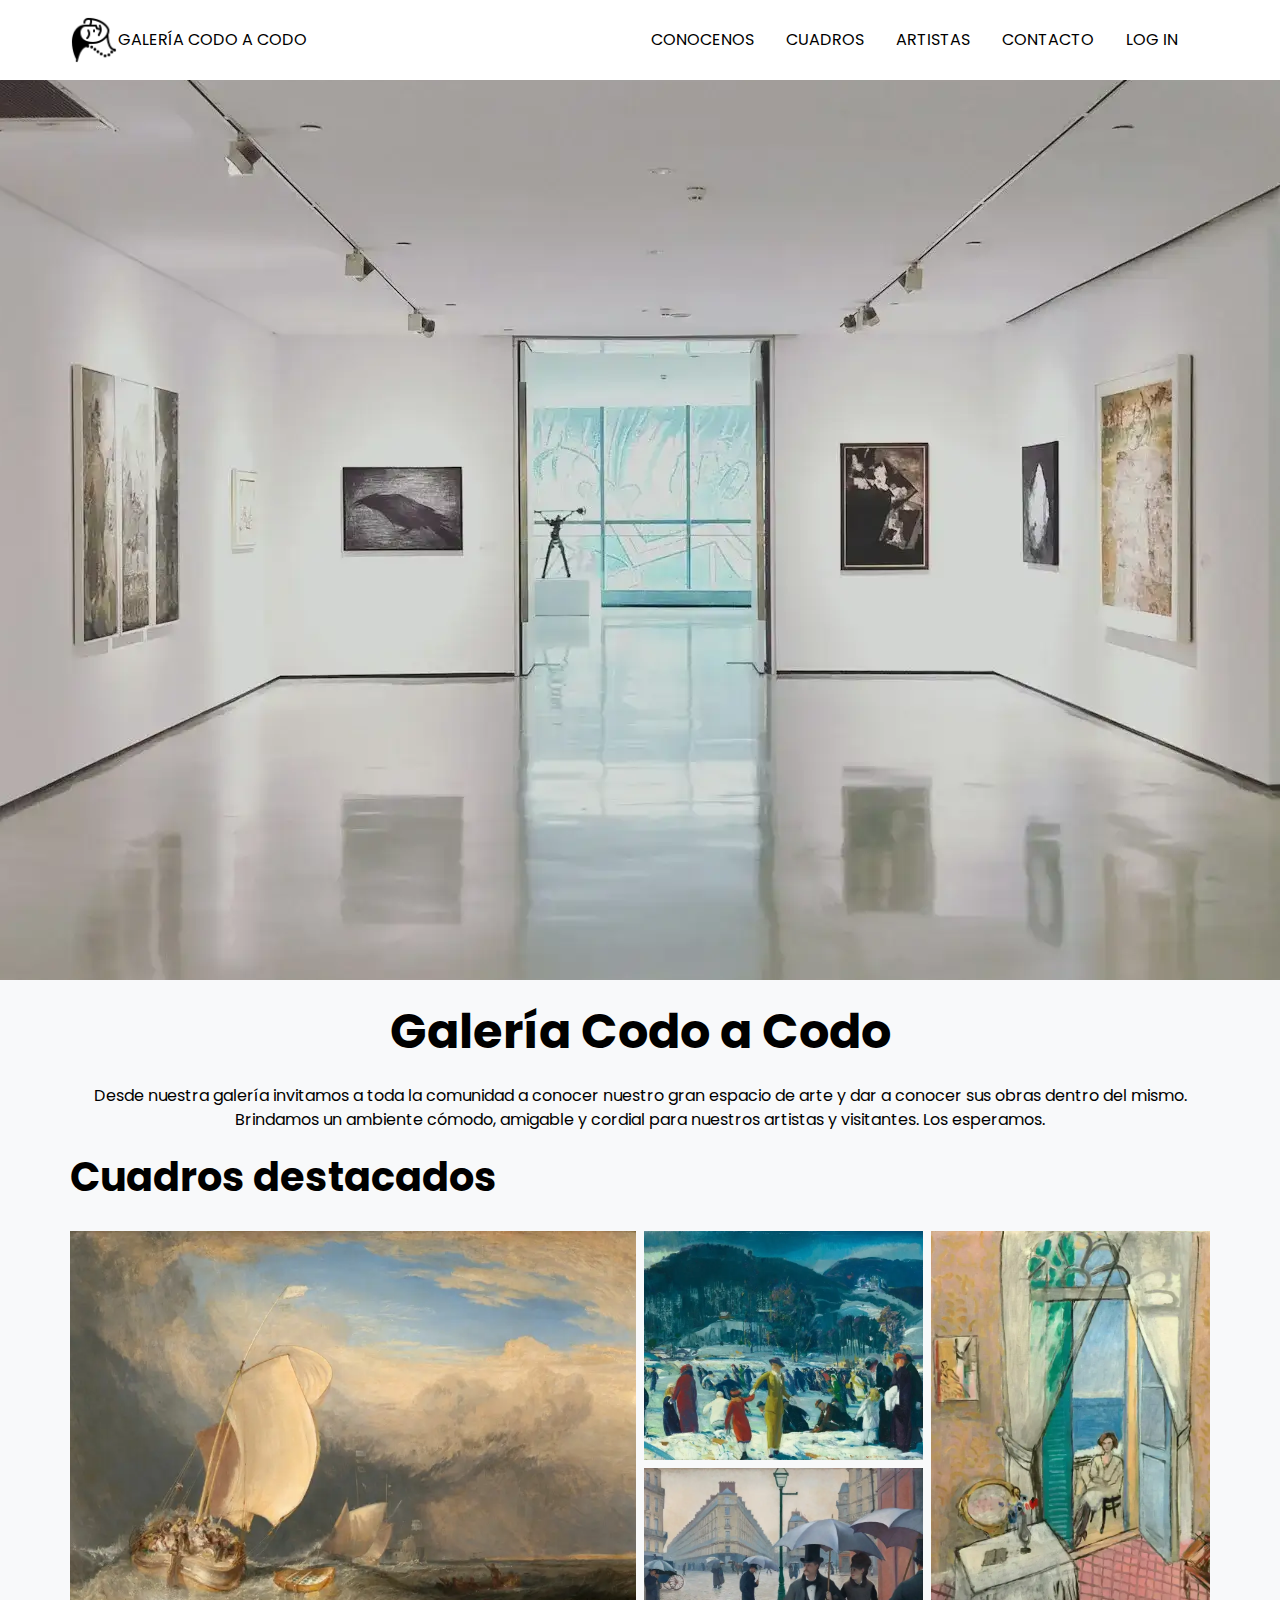
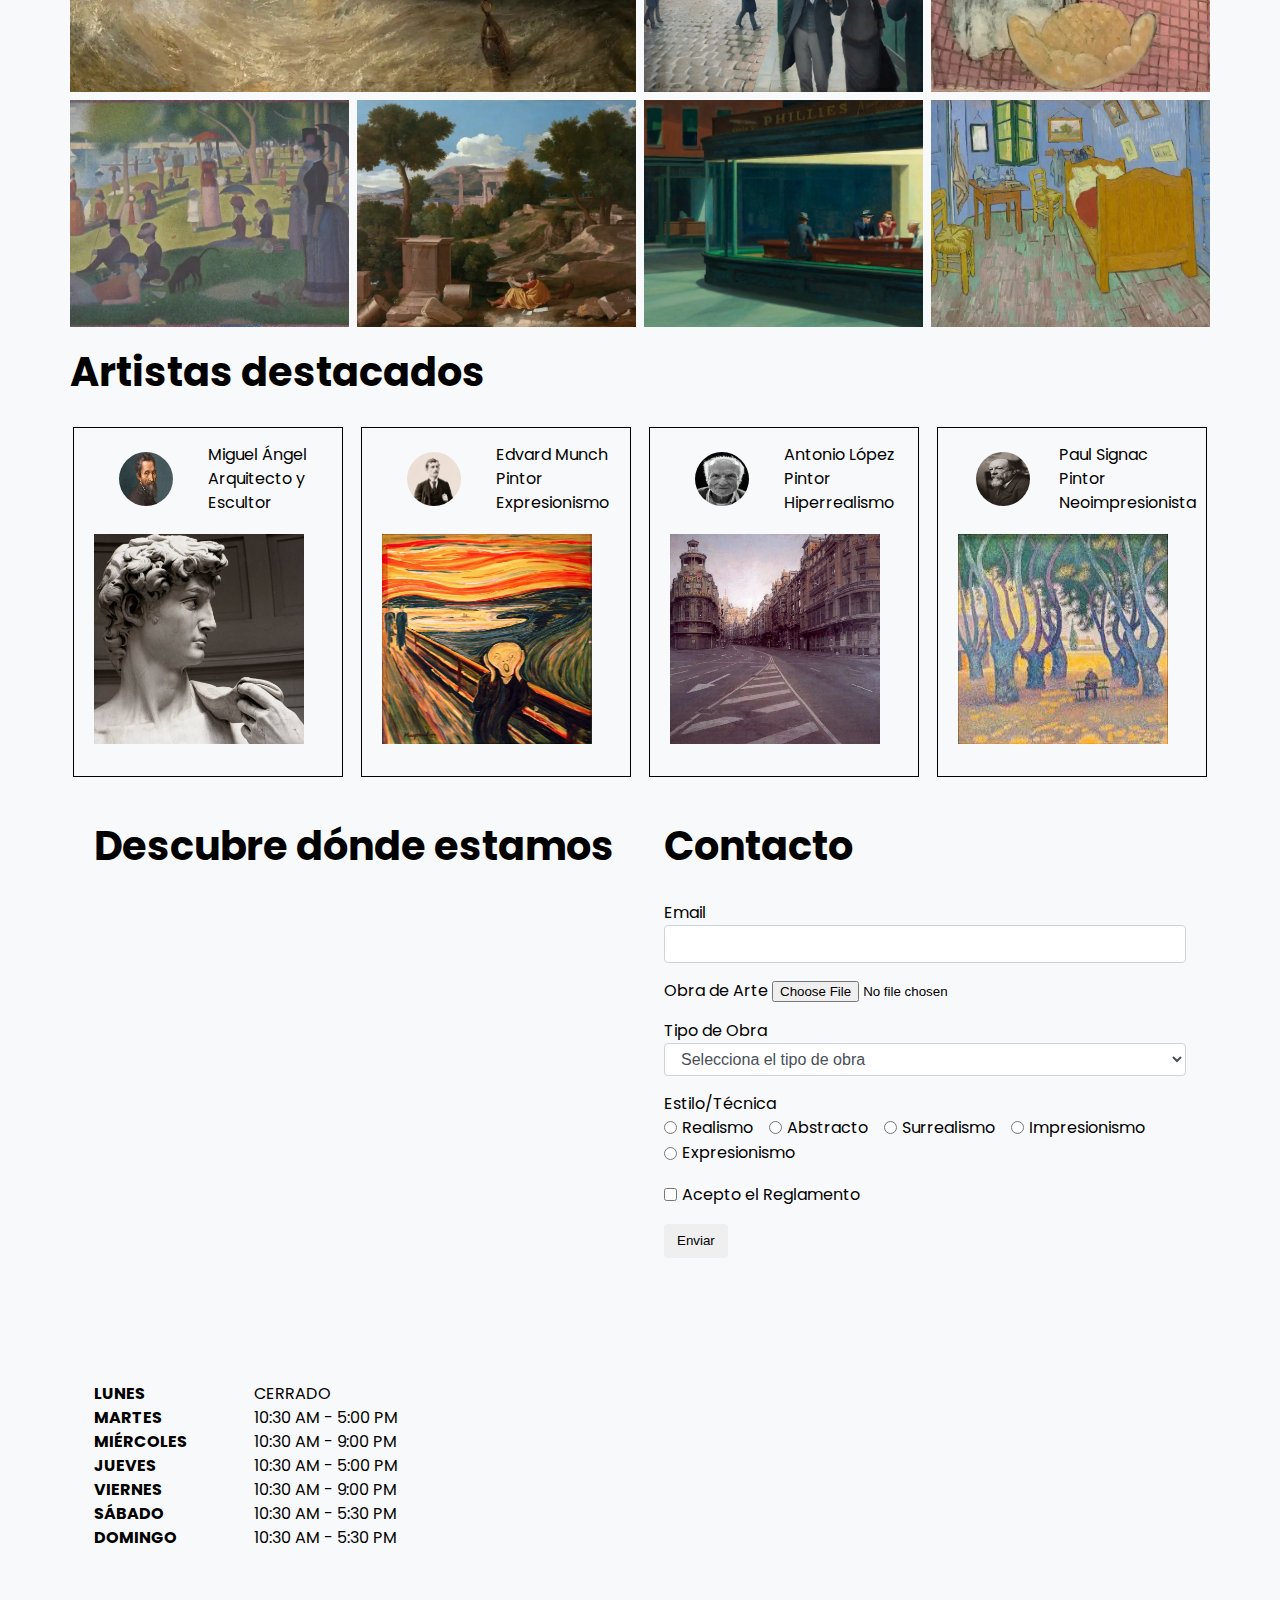
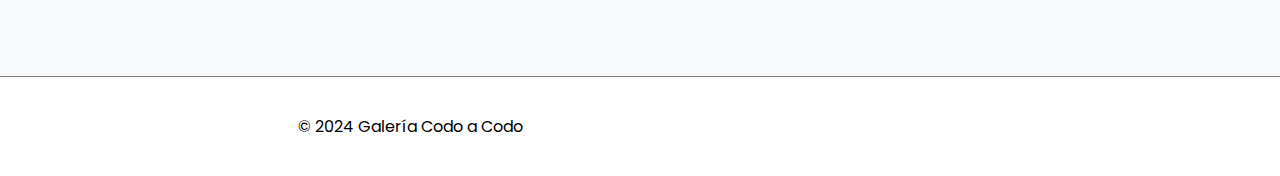
==== index.html @ 28254979 "Se agraga el codigo del front-end con el hipervinculo a la BD y dos paginas a trabajar" ====
<!DOCTYPE html>
<html lang="es">

<head>
  <meta charset="UTF-8" />
  <meta name="viewport" content="width=device-width, initial-scale=1.0" />
  <meta name="description" content="La Galería Virtual de Arte es una plataforma online diseñada para brindar a los usuarios una experiencia inmersiva en el mundo del arte." />
  <meta name="keywords" content="Arte, Galería, Exposición, Pinturas, Codo a Codo, Desarrollo Web, Front-end, HTML, CSS, JavaScript" />
  <link rel="stylesheet" href="static/css/index.css" />
  <link rel="stylesheet" href="https://cdnjs.cloudflare.com/ajax/libs/font-awesome/6.5.2/css/all.min.css"
    integrity="sha512-SnH5WK+bZxgPHs44uWIX+LLJAJ9/2PkPKZ5QiAj6Ta86w+fsb2TkcmfRyVX3pBnMFcV7oQPJkl9QevSCWr3W6A=="
    crossorigin="anonymous" referrerpolicy="no-referrer" />
  <link rel="preconnect" href="https://fonts.googleapis.com" />
  <link rel="preconnect" href="https://fonts.gstatic.com" crossorigin />
  <link
    href="https://fonts.googleapis.com/css2?family=Poppins:ital,wght@0,100;0,200;0,300;0,400;0,500;0,600;0,700;0,800;0,900;1,100;1,200;1,300;1,400;1,500;1,600;1,700;1,800;1,900&display=swap"
    rel="stylesheet" />
  <link rel="icon" type="image/x-icon" href="/static/img/favicon-16.ico" sizes="16x16" />
  <link rel="icon" type="image/x-icon" href="/static/img/favicon-32.ico" sizes="32x32" />
  <link rel="icon" type="image/x-icon" href="/static/img/favicon-96.ico" sizes="96x96" />
  <title>Galería Codo a Codo</title>
</head>

<body>

  <!-- Encabezado -->
  <header class="main-header">
    <div class="container">
      <div class="logo-container">
        <img src="/static/img/logo.png" alt="galeriacodoacodo.com" />
        <span>Galería Codo a Codo</span>
      </div>
  
      <nav class="nav-links">
        <ul>
          <li><a href="#s1">Conocenos</a></li>
          <li><a href="#s2">Cuadros</a></li>
          <li><a href="#s3">Artistas</a></li>
          <li><a href="#s4">Contacto</a></li>
          <!--Hipervincula a la base de datos: TIF-->
          <li><a href="/templates/ingreso_base_de_datos.html">Log in</a></li>  
        </ul>
      </nav>
    </div>
  </header>

  <!-- Contenido -->
  <main class="container">

    <!-- Sección 1 -->
    <section id="s1">
      <div id="img-animada-contain"></div>

      <article>
        <header>
          <h1>Galería Codo a Codo</h1>
        </header>

        <p>
          Desde nuestra galería invitamos a toda la comunidad a conocer nuestro gran espacio de arte y dar a conocer
          sus obras dentro del mismo. Brindamos un ambiente cómodo, amigable y cordial para nuestros artistas y
          visitantes. Los esperamos.
        </p>
      </article>
    </section>

    <!-- Sección 2 -->
    <section id="s2">
      <header class="section-header">
        <h2>Cuadros destacados</h2>
      </header>

      <div>
        <figure>
          <img src="/static/img/gallery/gallery-picture-1.webp"
            alt="Fishing Boats with Hucksters Bargaining for Fish de Joseph Mallord William Turner"
            title="Joseph Mallord William Turner, Fishing Boats with Hucksters Bargaining for Fish" />
          <figcaption>
            <span>Joseph Mallord William Turner</span> <!-- Nombre del artista -->
            <h3>Fishing Boats with Hucksters Bargaining for Fish</h3> <!-- Nombre del cuadro -->
          </figcaption>
        </figure>
        <figure>
          <img src="static/img/gallery/gallery-picture-2.webp" alt="Love of Winter de George Wesley Bellows"
            title="George Wesley Bellows, Love of Winter" />
          <figcaption>
            <span>George Wesley Bellows</span> <!-- Nombre del artista -->
            <h3>Love of Winter</h3> <!-- Nombre del cuadro -->
          </figcaption>
        </figure>
        <figure>
          <img src="static/img/gallery/gallery-picture-3.webp" alt="Interior at Nice de Henri Matisse"
            title="Henri Matisse, Interior at Nice" />
          <figcaption>
            <span>Henri Matisse</span> <!-- Nombre del artista -->
            <h3>Interior at Nice</h3> <!-- Nombre del cuadro -->
          </figcaption>
        </figure>
        <figure>
          <img src="static/img/gallery/gallery-picture-4.webp" alt="Paris Street, Rainy Day de Gustave Caillebotte"
            title="Gustave Caillebotte; Paris Street, Rainy Day" />
          <figcaption>
            <span>Gustave Caillebotte </span> <!-- Nombre del artista -->
            <h3>Paris Street, Rainy Day</h3> <!-- Nombre del cuadro -->
          </figcaption>
        </figure>
        <figure>
          <img src="static/img/gallery/gallery-picture-5.webp" alt="A Sunday on La Grande Jatte de Georges Seurat"
            title="Georges Seurat, A Sunday on La Grande Jatte" />
          <figcaption>
            <span>Georges Seurat</span> <!-- Nombre del artista -->
            <h3>A Sunday on La Grande Jatte</h3> <!-- Nombre del cuadro -->
          </figcaption>
        </figure>
        <figure>
          <img 
            src="static/img/gallery/gallery-picture-6.webp"
            alt="Landscape with Saint John on Patmos de Nicolas Poussin"
            title="Nicolas Poussin, Landscape with Saint John on Patmos"
          />
          <figcaption>
            <span>Nicolas Poussin</span> <!-- Nombre del artista -->
            <h3>Landscape with Saint John on Patmos</h3> <!-- Nombre del cuadro -->
          </figcaption>
        </figure>
        <figure>
          <img src="static/img/gallery/gallery-picture-7.webp" alt="Nighthawks de Edward Hopper"
            title="Edward Hopper, Nighthawks" />
          <figcaption>
            <span>Edward Hopper</span> <!-- Nombre del artista -->
            <h3>Nighthawks</h3> <!-- Nombre del cuadro -->
          </figcaption>
        </figure>
        <figure>
          <img src="/static/img/gallery/gallery-picture-8.webp" alt="The Bedroom de Vincent van Gogh"
            title="Vincent van Gogh, The Bedroom" />
          <figcaption>
            <span>Vincent van Gogh</span> <!-- Nombre del artista -->
            <h3>The Bedroom</h3> <!-- Nombre del cuadro -->
          </figcaption>
        </figure>
      </div>
    </section>

    <!-- Sección 3 -->
    <section id="s3">

      <header class="section-header">
        <h2>Artistas destacados</h2>
      </header>

      <section class="container-artistas-destacados">
        <article class="container-artista">
          <div class="encabezado-artista">
            <img 
              src="static/img/imgArtista/migelangel.webp"
              alt="Miguel Ángel"
              class="foto-artista"
              loading="lazy"
            /> <!--  foto de artista -->
            <div>
              <p>Miguel Ángel</p> <!-- nombre del artista destacado -->
              <p>Arquitecto y Escultor</p> <!-- descripcion artista -->
            </div>
          </div>
          <div>
            <img 
              src="static/img/imgPinturaArtisDestacado/migelAngel1.webp"
              alt="Pintura Miguel Ángel"
              title="Pintura de Miguel Ángel, Arquitecto y Escultor"
              class="pintura-expo"
              loading="lazy"
            /> <!-- imagen de muestra de obra artistica-->
          </div>
        </article>

        <article class="container-artista">
          <div class="encabezado-artista">
            <img 
              src="static/img/imgArtista/edvardMunch.webp"
              alt="Edvard Munch"
              class="foto-artista"
              loading="lazy"
            /> <!--  foto de artista -->
            <div>
              <p>Edvard Munch</p> <!-- nombre del artista destacado -->
              <p>Pintor Expresionismo</p> <!-- descripcion artista -->
            </div>
          </div>
          <div>
            <img 
              src="static/img/imgPinturaArtisDestacado/EdvarMuch.webp"
              alt="Pintura Edvard Munch"
              title="Pintura de Edvard Munch, Pintor Expresionismo"
              class="pintura-expo"
              loading="lazy"
            /> <!-- imagen de muestra de obra artistica-->
          </div>
        </article>

        <article class="container-artista">
          <div class="encabezado-artista">
            <img 
              src="static/img/imgArtista/antonioLopez1.webp"
              alt="Antonio López"
              class="foto-artista"
              loading="lazy"
            /> <!--  foto de artista -->
            <div>
              <p>Antonio López</p> <!-- nombre del artista destacado -->
              <p>Pintor Hiperrealismo</p> <!-- descripcion artista -->
            </div>
          </div>
          <div>
            <img 
              src="static/img/imgPinturaArtisDestacado/AntonioLopez.webp"
              alt="Pintura Antonio López"
              title="Pintura de Antonio López, Pintor Hiperrealismo"
              class="pintura-expo"
              loading="lazy"
            /> <!-- imagen de muestra de obra artistica-->
          </div>
        </article>

        <article class="container-artista">
          <div class="encabezado-artista">
            <img 
              src="static/img/imgArtista/paulSignac.webp"
              alt="Paul Signac"
              class="foto-artista"
              loading="lazy"
            /> <!--  foto de artista -->
            <div>
              <p>Paul Signac</p> <!-- nombre del artista destacado -->
              <p>Pintor Neoimpresionista</p> <!-- descripcion artista -->
            </div>
          </div>
          <div>
            <img
              src="static/img/imgPinturaArtisDestacado/pailSignac.webp"
              alt="Pintura Paul Signac"
              title="Pintura de Paul Signac, Pintor Neoimpresionista"
              class="pintura-expo"
              loading="lazy" 
            /> <!-- imagen de muestra de obra artistica-->
          </div>
        </article>
      </section>

    </section>

    <!-- Sección 4 -->
    <section id="s4">

      <!-- Información de la Galería -->
      <article id="s4-info">
        <header class="section-header">
          <h2>Descubre dónde estamos</h2>
        </header>

        <!-- Ubicación -->
        <div id="s4-info-location">
          <iframe
            src="https://www.google.com/maps/embed?pb=!1m18!1m12!1m3!1d420425.4901367846!2d-58.96311932656247!3d-34.58964059999999!2m3!1f0!2f0!3f0!3m2!1i1024!2i768!4f13.1!3m3!1m2!1s0x95bccabadf0a6829%3A0xb1d3b10b9e86cf9f!2sGaler%C3%ADa%20Rubbers!5e0!3m2!1ses-419!2sar!4v1713195007889!5m2!1ses-419!2sar"
            allowfullscreen="" loading="lazy" referrerpolicy="no-referrer-when-downgrade"
            title="Ubicación de Galería Codo a Codo en Google Maps">
          </iframe>
        </div>

        <!-- Horarios -->
        <div id="s4-info-hours">
          <dl>
            <dt>LUNES</dt>
            <dd>CERRADO</dd>

            <dt>MARTES</dt>
            <dd>10:30 AM - 5:00 PM</dd>

            <dt>MIÉRCOLES</dt>
            <dd>10:30 AM - 9:00 PM</dd>

            <dt>JUEVES</dt>
            <dd>10:30 AM - 5:00 PM</dd>

            <dt>VIERNES</dt>
            <dd>10:30 AM - 9:00 PM</dd>

            <dt>SÁBADO</dt>
            <dd>10:30 AM - 5:30 PM</dd>

            <dt>DOMINGO</dt>
            <dd>10:30 AM - 5:30 PM</dd>
          </dl>
        </div>
      </article>

      <!-- Formulario de Contacto -->
      <article id="s4-form">
        <header class="section-header">
          <h2>Contacto</h2>
        </header>

        <form id="contactForm">

          <!-- email -->
          <div class="form-group">
            <label for="correo">Email</label>
            <input type="email" name="correo" id="correo" class="form-control" required />

            <div id="invalid-feedback-email" class="invalid-feedback"></div>
          </div>

          <!-- imagen -->
          <div class="form-group">
            <label for="obraArte">Obra de Arte</label>
            <input type="file" name="obraArte" id="obraArte" accept="image/*" required />

            <div id="invalid-feedback-file" class="invalid-feedback"></div>
          </div>

          <!-- select -->
          <div class="form-group">
            <label for="tipoObra" class="form-label">Tipo de Obra</label>
            <select name="tipoObra" id="tipoObra" class="form-control" required>
              <option value="" disabled selected hidden>Selecciona el tipo de obra</option>
              <option value="Dibujo">Dibujo</option>
              <option value="Pintura">Pintura</option>
              <option value="Grabado">Grabado</option>
              <option value="Escultura">Escultura</option>
              <option value="Fotografía">Fotografía</option>
            </select>

            <div id="invalid-feedback-select" class="invalid-feedback"></div>
          </div>

          <!-- radiobutton -->
          <div class="form-group">
            <div>
              <label>Estilo/Técnica</label>
            </div>

            <div class="form-check-inline">
              <input type="radio" name="estiloTecnica" id="realismo" class="form-check-input" />
              <label for="realismo" class="form-check-label">Realismo</label>
            </div>
            <div class="form-check-inline">
              <input type="radio" name="estiloTecnica" id="abstracto" class="form-check-input" />
              <label for="abstracto" class="form-check-label">Abstracto</label>
            </div>
            <div class="form-check-inline">
              <input type="radio" name="estiloTecnica" id="surrealismo" class="form-check-input" />
              <label for="surrealismo" class="form-check-label">Surrealismo</label>
            </div>
            <div class="form-check-inline">
              <input type="radio" name="estiloTecnica" id="impresionismo" class="form-check-input" />
              <label for="impresionismo" class="form-check-label">Impresionismo</label>
            </div>
            <div class="form-check-inline">
              <input type="radio" name="estiloTecnica" id="expresionismo" class="form-check-input" />
              <label for="expresionismo" class="form-check-label">Expresionismo</label>
            </div>

            <div id="invalid-feedback-radio" class="invalid-feedback"></div>
          </div>

          <!-- checkbox -->
          <div class="form-group">
            <div class="form-check-inline">
              <input type="checkbox" name="aceptoReglamento" id="aceptoReglamento" class="form-check-input" />
              <label for="aceptoReglamento" class="form-check-label">Acepto el Reglamento</label>
            </div>
            <div id="invalid-feedback-check" class="invalid-feedback"></div>
          </div>

          <div>
            <button type="submit" id="submitInput">Enviar</button>
          </div>
        </form>
      </article>
    </section>

  </main>

  <!-- Pie de página -->
  <footer>
    <section class="pie-de-pag"> <!-- informacion de la galeria -->
      <article class="social"> <!-- redes sociales -->
        <div class="social-link">
          <a href="https://www.facebook.com" target="_blank"><i class="fab fa-facebook-f"></i></a>
          <a href="https://www.instagram.com/" target="_blank"><i class="fab fa-instagram"></i></a>
          <a href="https://ar.linkedin.com/" target="_blank"><i class="fab fa-linkedin"></i></a>
          <a href="https://twitter.com/?lang=es" target="_blank"><i class="fa-brands fa-x-twitter"></i></a>
        </div>
      </article>
      <article class="derechos"> <!-- derechos -->
        <p>&copy; 2024 Galería Codo a Codo</p>
      </article>
    </section>
  </footer>

  <!-- Script JS -->
  <script src="static/js/index.js"></script>
</body>

</html>
---- static/css/index.css ----
* {
  margin: 0;
  padding: 0;
  box-sizing: border-box;
}

:root {
  --body-font-size: 16px;
  --line-height: 1.5;
}

body {
  color: #000;
  background-color: #f8f9fa;
  font-size: var(--body-font-size);
  line-height: var(--line-height);
  font-family: "Poppins", sans-serif;
  overflow-x: hidden;
}

h1 {
  font-size: 2.986rem;
}

h2 {
  font-size: 2.488rem;
}

h3 {
  font-size: 2.074rem;
}

h4 {
  font-size: 1.728rem;
}

h5 {
  font-size: 1.44rem;
}

h6 {
  font-size: 1.2rem;
}

p {
  font-size: 1rem;
}

small {
  font-size: 0.833rem;
}

/* Header */
.main-header {
  padding: 1rem;
  background-color: #fff;

  .container {
    display: flex;
    justify-content: space-between;
    align-items: center;
  }

  .logo-container {
    display: flex;
    justify-content: center;
    align-items: center;
    text-transform: uppercase;
    text-wrap: nowrap;

    & img {
      height: 3rem;
    }
  }
}

.nav-links {
  & ul {
    list-style-type: none;
    margin: 0;
    padding: 0;
    display: flex;

    & li {
      margin-right: 2rem;

      & a {
        color: #000;
        text-decoration: none;
        text-transform: uppercase;
      }
    }
  }
}

.section-header {
  margin-bottom: 1.5rem;
}

/* Sección 1 */
#s1 {
  display: flex;
  align-items: center;
  justify-content: center;
  flex-direction: column;
  margin-bottom: 1rem;

  & article {
    & header {
      text-align: center;
      margin: 1rem 0;
    }

    & p {
      text-align: center;
    }
  }
}

#img-animada-contain {
  width: 100vw;
  height: 100vh;
  background-size: contain 100%;
  background-position: center;
  background-repeat: no-repeat;
  background-image: url(../img/art-gallery/art-gallery-1.webp);

  animation-name: galeria-cambio-imagen;
  animation-duration: 20s;
  animation-delay: 3s;
  animation-iteration-count: infinite;
}

@keyframes galeria-cambio-imagen {
  20% {
    background-image: url(../img/art-gallery/art-gallery-1.webp)
  }

  40% {
    background-image: url(../img/art-gallery/art-gallery-2.webp)
  }

  60% {
    background-image: url(../img/art-gallery/art-gallery-3.webp)
  }
}

/* Sección 2 */
#s2 {
  margin-bottom: 1rem;

  & div {
    display: grid;
    grid-template-columns: repeat(4, 1fr);
    gap: 8px;

    & figure {
      position: relative;

      & img {
        width: 100%;
        height: 100%;
        object-fit: cover;
      }

      & figcaption {
        position: absolute;
        bottom: 0;
        left: 0;
        width: 100%;
        padding: .5rem;
        color: #fff;

        & h3 {
          font-size: 1.2rem;
        }
      }
    }
  }
}

/* Sección 4 */
#s4 {
  display: flex;
  flex-direction: row;
  justify-content: center;
}

#s4-info,
#s4-form {
  width: 50%;
  padding: 1.5rem;
}

#s4-info-location {
  margin-bottom: 1.5rem;

  & iframe {
    border: 0;
    width: 100%;
    height: 50vh;
  }
}

#s4-info-hours {
  display: flex;
  flex-direction: row;

  & dt {
    float: left;
    clear: left;
    width: 100px;
    font-weight: bold;
  }

  & dd {
    margin-left: 10rem;
    line-height: 1.5rem;
  }
}

.form-group {
  margin-bottom: 1rem;
}

.form-control {
  width: 100%;
  padding: .375rem .75rem;
  font-size: 1rem;
  line-height: 1.5;
  color: #495057;
  background-color: #fff;
  border: 1px solid #ced4da;
  border-radius: .25rem;
}

.form-check-inline {
  display: inline-flex;
  align-items: center;
  margin-right: .75rem;

  .form-check-input {
    position: static;
    margin-top: 0;
    margin-left: 0;
    margin-right: .3125rem;
  }

  .form-check-label {
    margin-bottom: 0;
  }
}

.invalid-feedback {
  width: 100%;
  margin-top: .25rem;
  font-size: .875rem;
  color: #dc3545;
}

#submitInput {
  cursor: pointer;
  padding: .375rem .75rem;
  line-height: 1.5;
  border: 1px solid transparent;
  border-radius: .25rem;
}

/* Sección 3 */
#s3 {
  margin-bottom: 1rem;
}

.foto-artista {
  width: 70px;
  height: 70px;
  border-radius: 50%;
  padding: 8px;
}

.pintura-expo {
  width: 230px;
  height: 230px;
  padding: 10px;
}

.encabezado-artista {
  display: grid;
  grid-template-columns: repeat(2, 1fr);
  justify-items: center;
  align-items: center;
}

.container-artista {
  display: grid;
  justify-content: center;
  justify-items: start;
  align-items: center;
  border: 1px solid black;
  width: 270px;
  height: 350px;
  padding: 10px;
}

.container-artistas-destacados {
  display: grid;
  grid-template-columns: repeat(4, 1fr);
  gap: 1%;
  justify-items: center;
}

.container-artistas-destacados>article {
  transition: transform .5s;
  object-fit: cover;
  transition-duration: .5s;
}

.container-artistas-destacados>article:hover {
  transform: scale(1.1);
}

/* footer */
footer {
  background-color: #fff;
}

.pie-de-pag {
  height: 100px;
  display: flex;
  flex-wrap: wrap;
  flex-direction: row-reverse;
  justify-content: space-evenly;
  align-items: center;
  margin-top: 8%;
  padding: 10px;
  border-top: 1px solid gray;
}

.social-link>a {
  height: 40px;
  width: 40px;
  border-radius: 50%;
  text-align: center;
  margin: 0 10 10 0;
  display: inline-block;
  color: black;
  line-height: 40px;
  transition: all .5s ease;
}

.social-link>a:hover {
  background-color: grey;
  color: antiquewhite;
}

/* Media query para dispositivos de escritorio */
@media only screen and (min-width: 1024px) {

  /* Container */
  .container {
    width: 1140px;
    margin-right: auto;
    margin-left: auto;
  }

  /* Sección 2 */
  #s2 {
    & div {
      & figure {
        &:first-child {
          grid-row: span 2;
          grid-column: span 2;
        }

        &:nth-child(3) {
          grid-row: span 2;
        }

        & figcaption {
          visibility: hidden;
          transition: background-color 0.3s ease-out;
        }

        &:hover figcaption {
          visibility: visible;
          background-color: rgba(0, 0, 0, 0.6);
        }
      }
    }
  }

}

/* Media query para tabletas */
@media only screen and (max-width: 1023px) and (min-width: 768px) {

  /* Container */
  .container {
    width: 720px;
    margin-right: auto;
    margin-left: auto;
  }

  /* Sección 1 */
  #img-animada-contain {
    height: 50vh;
  }

  /* Sección 2 */
  #s2 {
    & div {
      grid-template-columns: repeat(2, 1fr);
      grid-auto-rows: 50vh;

      & figure {
        & figcaption {
          background-color: rgba(0, 0, 0, 0.6);
        }
      }
    }
  }

  /* Sección 4 */
  #s4 {
    flex-direction: column;
  }

  #s4-info,
  #s4-form {
    width: 100%;
  }

  #s4-info-location {
    & iframe {
      height: 25vh;
    }
  }

  /* Sección 3 */
  .container-artistas-destacados {
    display: grid;
    grid-template-columns: repeat(2, 1fr);
    gap: 2%;
    justify-items: center;
    margin-bottom: 30px;
  }
}

/* Media query para teléfonos móviles */
@media only screen and (max-width: 767px) {

  /* Container */
  .container {
    width: 100%;
    padding-right: 15px;
    padding-left: 15px;
    margin-right: auto;
    margin-left: auto;
  }

  /* Header */
  .main-header {
    .nav-links {
      visibility: hidden;
    }
  }

  /* Sección 1 */
  #img-animada-contain {
    height: 50vh;
  }

  /* Sección 2 */
  #s2 {
    & div {
      grid-template-columns: repeat(1, 1fr);
      grid-auto-rows: 50vh;

      & figure {
        & figcaption {
          background-color: rgba(0, 0, 0, 0.6);
        }
      }
    }
  }

  /* Sección 4 */
  #s4 {
    flex-direction: column;
  }

  #s4-info,
  #s4-form {
    width: 100%;
  }

  #s4-info-location {
    & iframe {
      height: 25vh;
    }
  }

  .container-artistas-destacados {
    display: grid;
    grid-template-columns: repeat(1, 300px);
    gap: 2%;
    justify-content: center;
    padding: 20px;
    margin-bottom: 70px;
  }

  /* footer */
  .pie-de-pag {
    display: flex;
    flex-direction: column;
    align-items: center;
    margin-top: 100px;
    text-align: center;
  }

  .derechos {
    margin-top: 2%;
  }
}
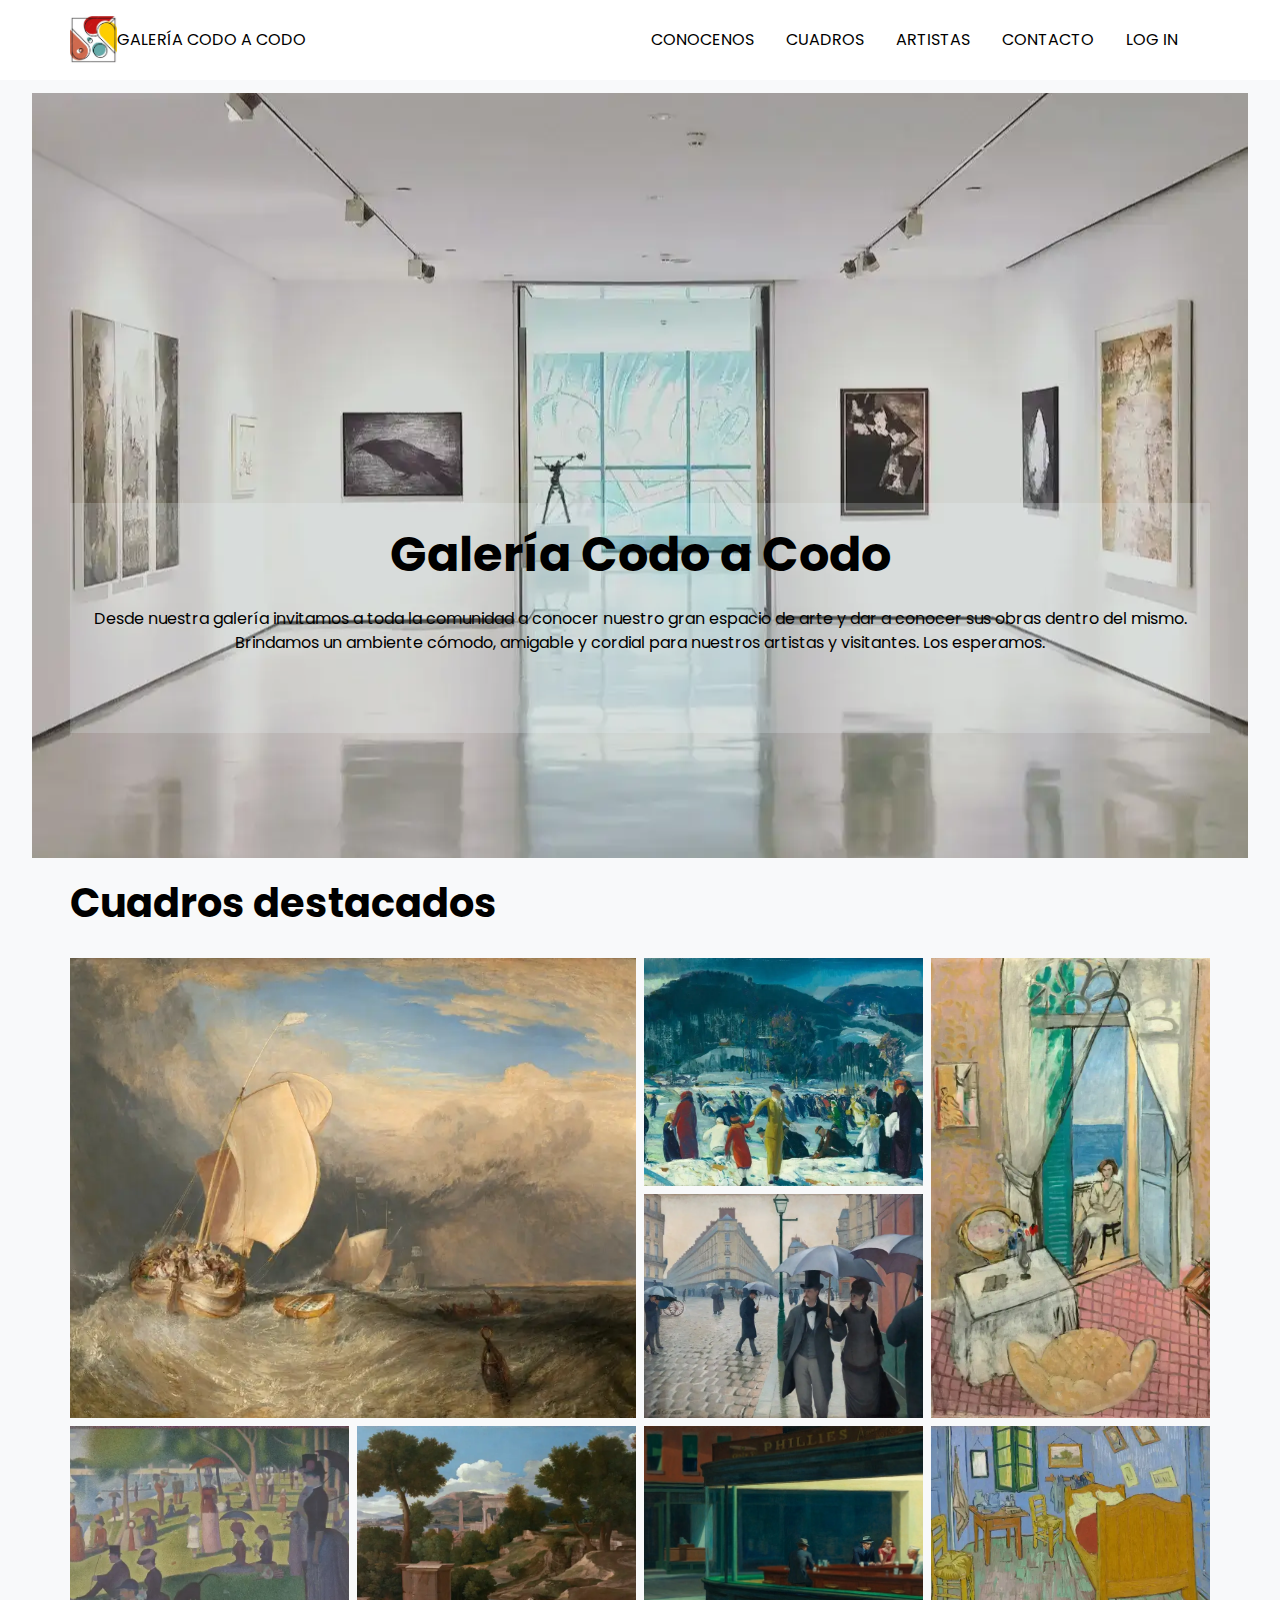
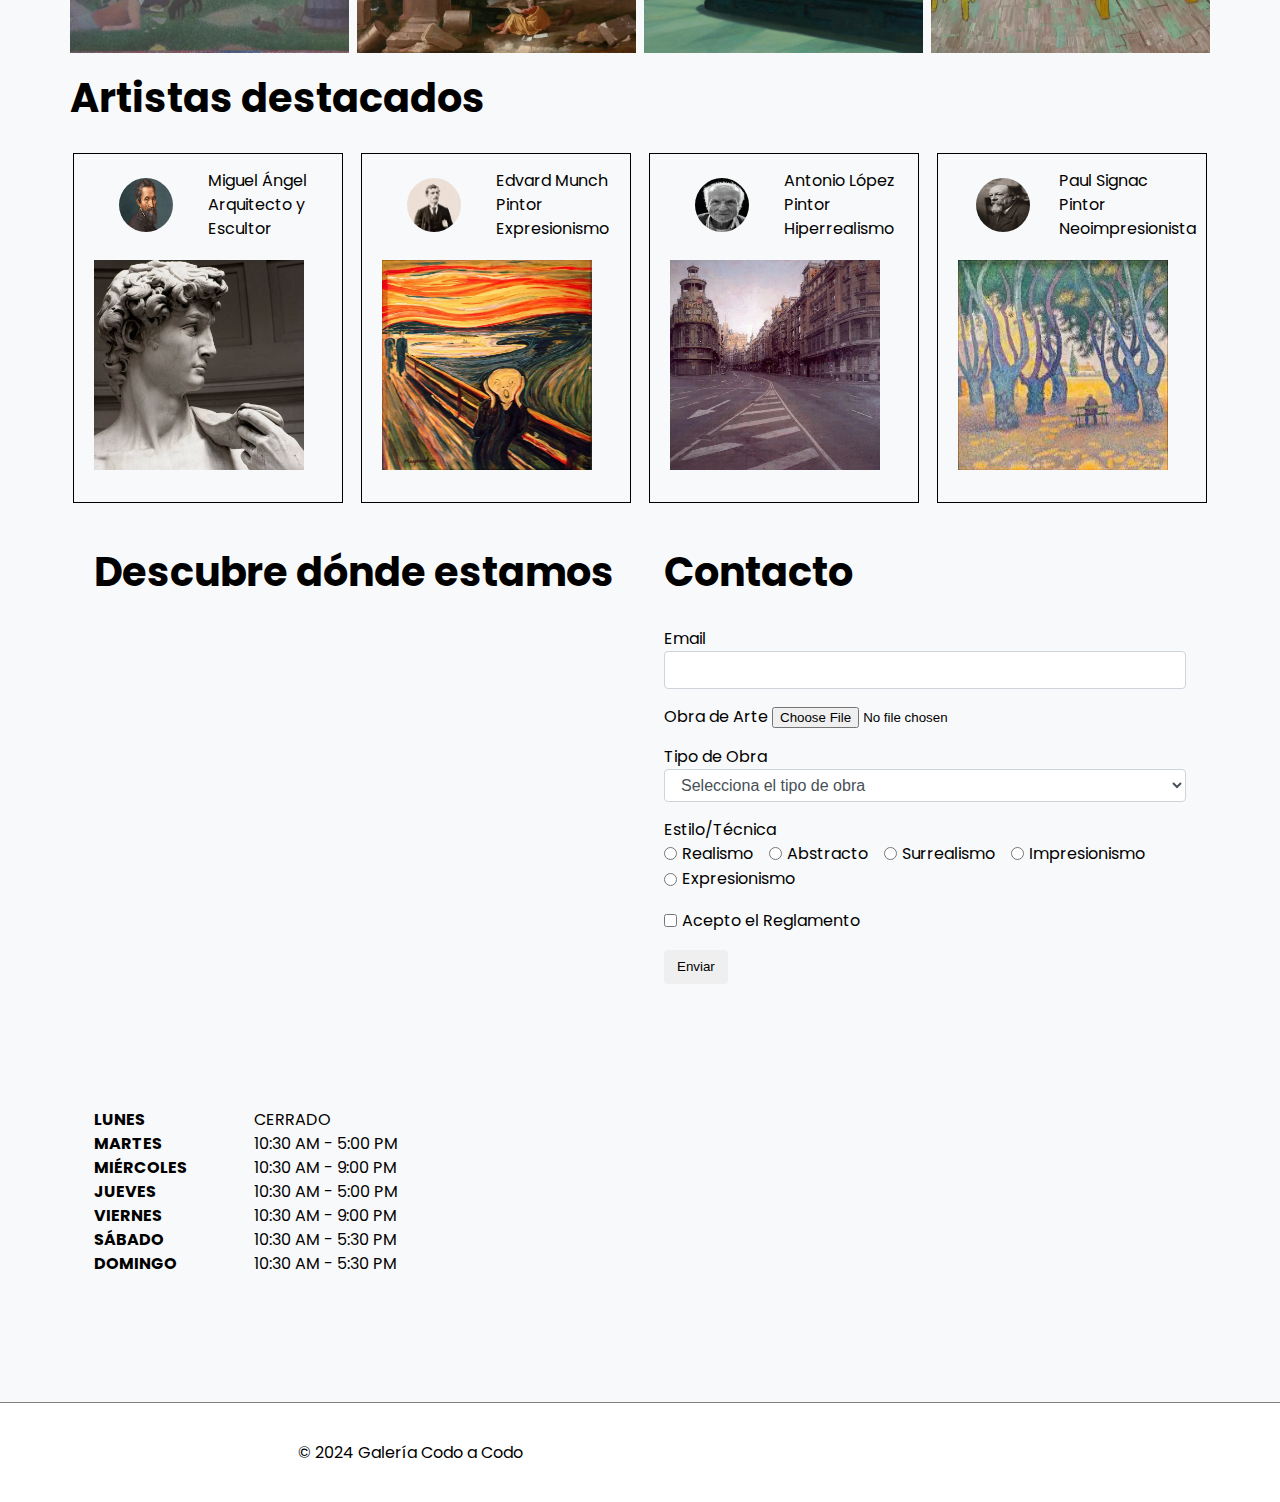
==== commit 19bca516: "cambio logo y index.css" ====
--- a/index.html
+++ b/index.html
@@ -15,9 +15,9 @@
   <link
     href="https://fonts.googleapis.com/css2?family=Poppins:ital,wght@0,100;0,200;0,300;0,400;0,500;0,600;0,700;0,800;0,900;1,100;1,200;1,300;1,400;1,500;1,600;1,700;1,800;1,900&display=swap"
     rel="stylesheet" />
-  <link rel="icon" type="image/x-icon" href="/static/img/favicon-16.ico" sizes="16x16" />
-  <link rel="icon" type="image/x-icon" href="/static/img/favicon-32.ico" sizes="32x32" />
-  <link rel="icon" type="image/x-icon" href="/static/img/favicon-96.ico" sizes="96x96" />
+  <link rel="icon" type="image/x-icon" href="static/img/logo/favicon1-16.ico" sizes="16x16" />
+  <link rel="icon" type="image/x-icon" href="/static/img/logo/favicon2-32.ico" sizes="32x32" />
+  <link rel="icon" type="image/x-icon" href="static/img/logo/favicon3-96.ico" sizes="96x96" />
   <title>Galería Codo a Codo</title>
 </head>
 
@@ -27,7 +27,7 @@
   <header class="main-header">
     <div class="container">
       <div class="logo-container">
-        <img src="/static/img/logo.png" alt="galeriacodoacodo.com" />
+        <img src="/static/img/logo/logo.JPG" alt="galeriacodoacodo.com" />
         <span>Galería Codo a Codo</span>
       </div>
   
@@ -51,7 +51,7 @@
     <section id="s1">
       <div id="img-animada-contain"></div>
 
-      <article>
+      <article class="banner">
         <header>
           <h1>Galería Codo a Codo</h1>
         </header>
--- a/static/css/index.css
+++ b/static/css/index.css
@@ -54,6 +54,7 @@
 .main-header {
   padding: 1rem;
   background-color: #fff;
+  margin-bottom: 1%;
 
   .container {
     display: flex;
@@ -75,6 +76,7 @@
 }
 
 .nav-links {
+  
   & ul {
     list-style-type: none;
     margin: 0;
@@ -88,10 +90,14 @@
         color: #000;
         text-decoration: none;
         text-transform: uppercase;
+        transition: all .1s ease;
       }
     }
   }
 }
+.nav-links ul li a:hover{
+  border-bottom: 3px solid rgb(0, 0, 0, 0.6);
+  }
 
 .section-header {
   margin-bottom: 1.5rem;
@@ -104,6 +110,7 @@
   justify-content: center;
   flex-direction: column;
   margin-bottom: 1rem;
+  position: relative;
 
   & article {
     & header {
@@ -116,10 +123,18 @@
     }
   }
 }
+.banner{
+  position: absolute;
+  z-index: 1;
+  background-color: rgb(240, 248, 255, 0.2);
+  height: 30%;
+  margin-top: 25%;
+  
+}
 
 #img-animada-contain {
-  width: 100vw;
-  height: 100vh;
+  width: 95vw;
+  height: 85vh;
   background-size: contain 100%;
   background-position: center;
   background-repeat: no-repeat;
@@ -143,6 +158,9 @@
   60% {
     background-image: url(../img/art-gallery/art-gallery-3.webp)
   }
+}
+.banner{
+  position: z-index;
 }
 
 /* Sección 2 */
@@ -264,7 +282,10 @@
   line-height: 1.5;
   border: 1px solid transparent;
   border-radius: .25rem;
-}
+  
+}
+#submitInput:hover{
+  border-color: rgb(128, 128, 128, 0.5);}
 
 /* Sección 3 */
 #s3 {
@@ -405,7 +426,11 @@
   #img-animada-contain {
     height: 50vh;
   }
-
+  .banner{
+    border-radius: 2%;
+    height: 40%;
+    margin-top: 35%;
+  }
   /* Sección 2 */
   #s2 {
     & div {
@@ -457,6 +482,20 @@
     margin-right: auto;
     margin-left: auto;
   }
+  h1{
+    font-size: 2rem;
+  }
+  h2{
+    font-size:1.9rem
+  }
+  p{
+    font-size: smaller;
+  }
+  .banner{
+    border-radius: 2%;
+    height: 50%;
+    margin-top: 30%;
+  }
 
   /* Header */
   .main-header {
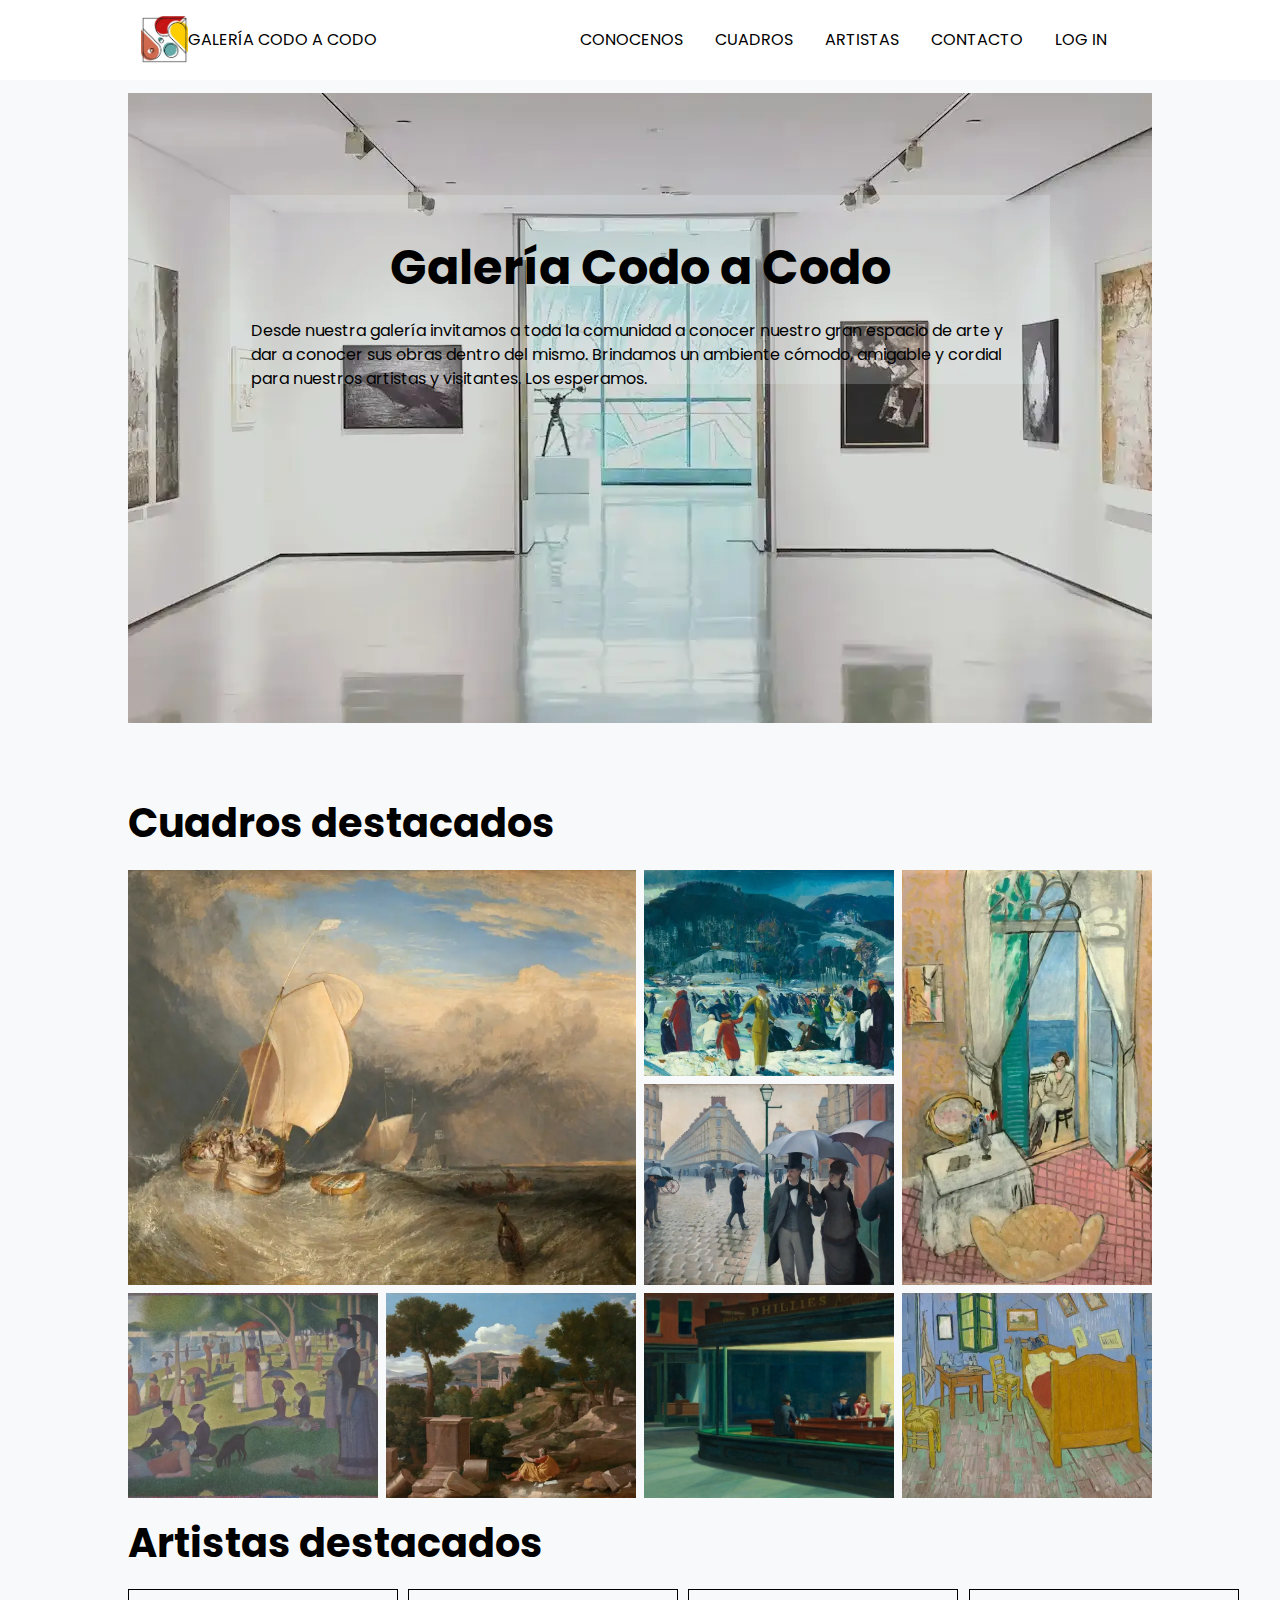
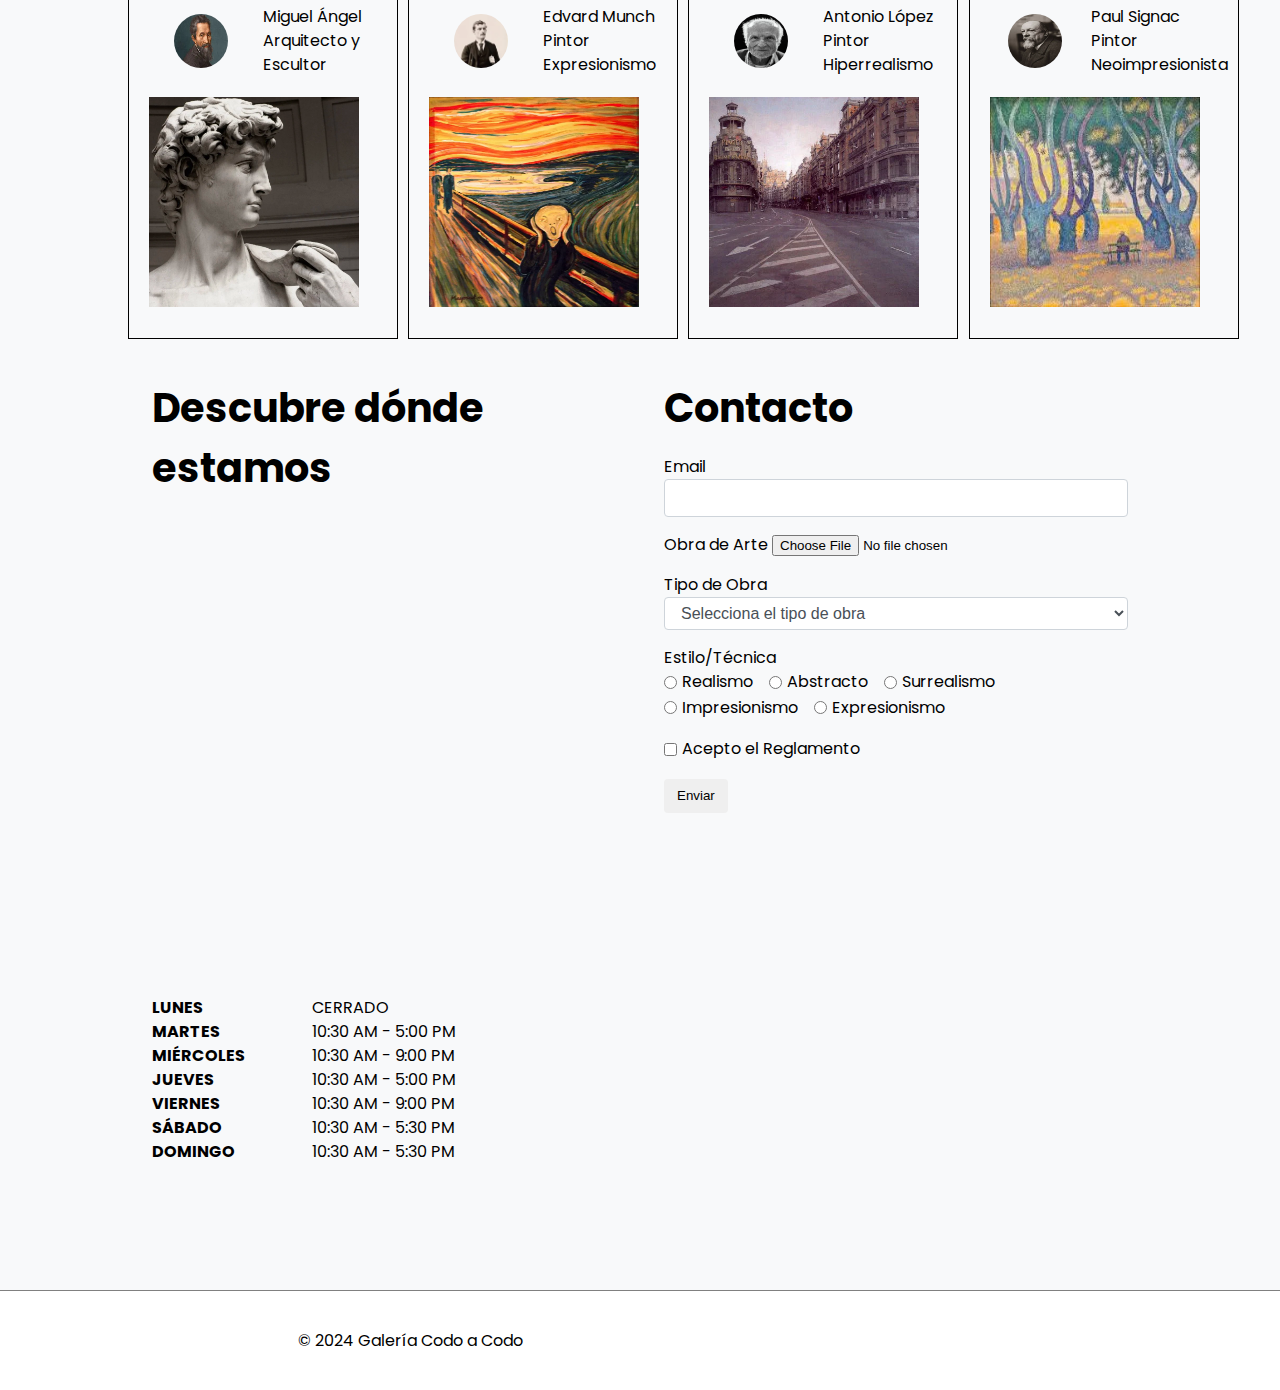
==== commit f9e10024: "cambio banner" ====
--- a/index.html
+++ b/index.html
@@ -27,7 +27,7 @@
   <header class="main-header">
     <div class="container">
       <div class="logo-container">
-        <img src="/static/img/logo/logo.JPG" alt="galeriacodoacodo.com" />
+        <img  class="logo"  src="/static/img/logo/logo.JPG"   alt="galeriacodoacodo.com " />
         <span>Galería Codo a Codo</span>
       </div>
   
@@ -56,11 +56,11 @@
           <h1>Galería Codo a Codo</h1>
         </header>
 
-        <p>
+        <span>
           Desde nuestra galería invitamos a toda la comunidad a conocer nuestro gran espacio de arte y dar a conocer
           sus obras dentro del mismo. Brindamos un ambiente cómodo, amigable y cordial para nuestros artistas y
           visitantes. Los esperamos.
-        </p>
+        </span>
       </article>
     </section>
 
--- a/static/css/index.css
+++ b/static/css/index.css
@@ -60,6 +60,7 @@
     display: flex;
     justify-content: space-between;
     align-items: center;
+  
   }
 
   .logo-container {
@@ -100,17 +101,18 @@
   }
 
 .section-header {
-  margin-bottom: 1.5rem;
+  margin-bottom: 1rem;
 }
 
 /* Sección 1 */
 #s1 {
   display: flex;
   align-items: center;
-  justify-content: center;
+  justify-content: flex-start;
   flex-direction: column;
   margin-bottom: 1rem;
   position: relative;
+
 
   & article {
     & header {
@@ -128,13 +130,14 @@
   z-index: 1;
   background-color: rgb(240, 248, 255, 0.2);
   height: 30%;
-  margin-top: 25%;
+  margin-top: 10%;
+  padding:2%;
   
 }
 
 #img-animada-contain {
-  width: 95vw;
-  height: 85vh;
+ width: 80vw;
+  height: 80vh; /* 85vh */
   background-size: contain 100%;
   background-position: center;
   background-repeat: no-repeat;
@@ -159,13 +162,12 @@
     background-image: url(../img/art-gallery/art-gallery-3.webp)
   }
 }
-.banner{
-  position: z-index;
-}
+
 
 /* Sección 2 */
 #s2 {
   margin-bottom: 1rem;
+  margin-top: 7%;
 
   & div {
     display: grid;
@@ -375,13 +377,21 @@
 }
 
 /* Media query para dispositivos de escritorio */
-@media only screen and (min-width: 1024px) {
+@media only screen and (min-width: 1022px) {
 
   /* Container */
   .container {
-    width: 1140px;
+   width: 80%;
     margin-right: auto;
     margin-left: auto;
+  }
+  
+  .banner{
+    width: 80%;
+   
+  }
+  #img-animada-contain {
+    height: 70vh;
   }
 
   /* Sección 2 */
@@ -413,7 +423,7 @@
 }
 
 /* Media query para tabletas */
-@media only screen and (max-width: 1023px) and (min-width: 768px) {
+@media only screen and (max-width: 1021px) and (min-width: 768px) {
 
   /* Container */
   .container {
@@ -424,12 +434,15 @@
 
   /* Sección 1 */
   #img-animada-contain {
-    height: 50vh;
+    height: 40vh;
   }
   .banner{
-    border-radius: 2%;
+
     height: 40%;
-    margin-top: 35%;
+   
+    width: auto;
+    padding: 10%;
+    overflow: auto;
   }
   /* Sección 2 */
   #s2 {
@@ -477,10 +490,19 @@
   /* Container */
   .container {
     width: 100%;
+    height: auto;
     padding-right: 15px;
     padding-left: 15px;
     margin-right: auto;
     margin-left: auto;
+    overflow: auto;
+  }
+  
+  /* Header */
+  .main-header {
+    .nav-links {
+      visibility: hidden;
+    }
   }
   h1{
     font-size: 2rem;
@@ -494,7 +516,9 @@
   .banner{
     border-radius: 2%;
     height: 50%;
-    margin-top: 30%;
+    width: auto;
+    padding: 10%;
+    overflow: auto;
   }
 
   /* Header */
@@ -560,4 +584,16 @@
   .derechos {
     margin-top: 2%;
   }
-}+}
+@media only screen and (max-width: 320px){
+
+  .banner{
+    overflow: auto;
+    padding: 10%;
+
+  }
+  #img-animada-contain {
+    height: 50vh;
+  }
+
+}
